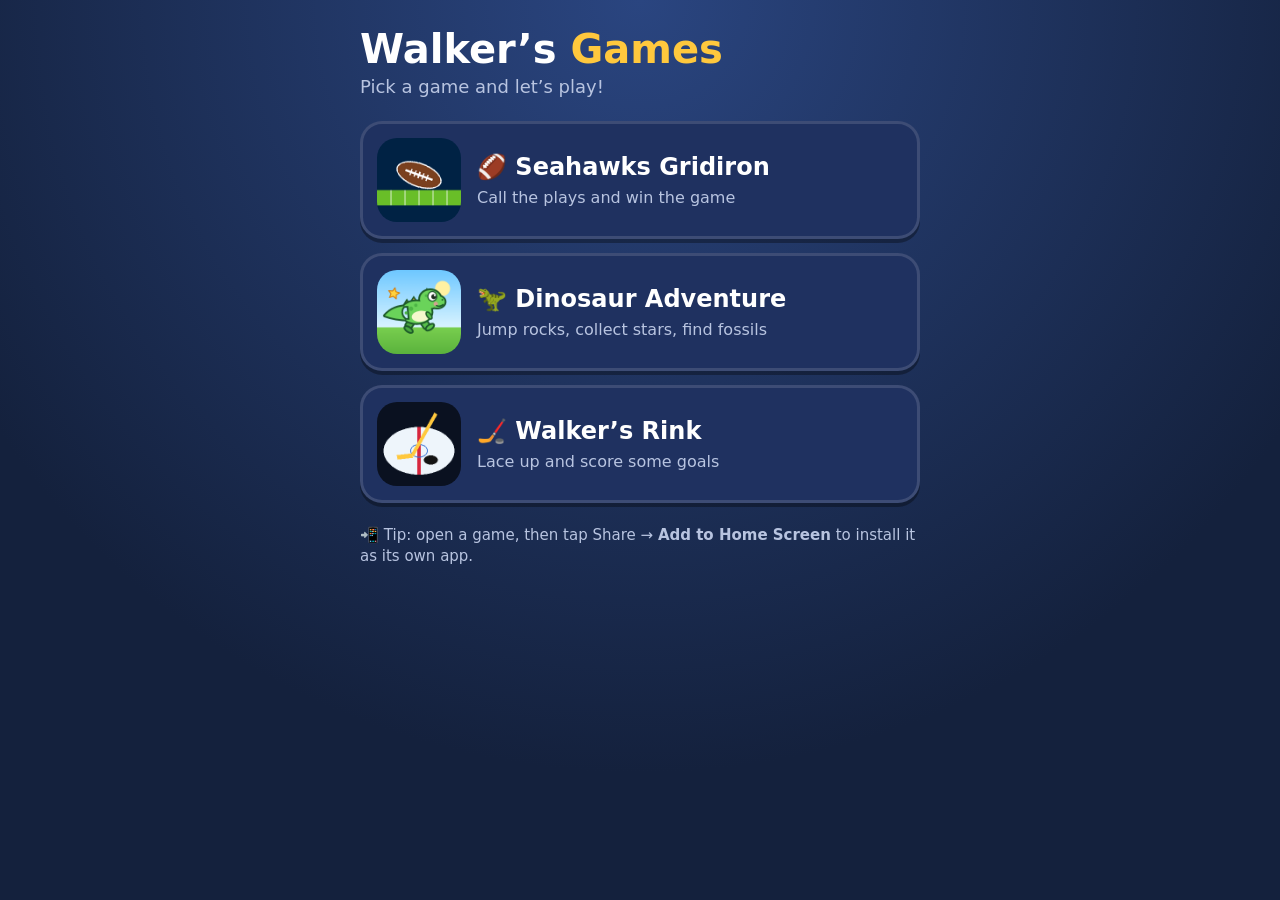
==== index.html @ 099da5ac "Add Walker's Games hub with Seahawks Gridiron, Dinosaur Adventure and Walker's Rink Each game lives " ====
<!doctype html>
<html lang="en">
<head>
<meta charset="utf-8">
<meta name="viewport" content="width=device-width, initial-scale=1, viewport-fit=cover">
<title>Walker's Games</title>
<meta name="theme-color" content="#14213d">
<link rel="icon" href="seahawks/icon-192.png">
<style>
:root{--bg:#14213d;--card:#1f3160;--ink:#fff;--mut:#b8c4e0;--hi:#ffc83d}
*{box-sizing:border-box}
body{margin:0;min-height:100vh;background:radial-gradient(circle at 50% 0,#2a4580,var(--bg) 70%);color:var(--ink);font:18px/1.4 ui-rounded,"Arial Rounded MT Bold","Trebuchet MS",system-ui,sans-serif;padding:env(safe-area-inset-top,0) 16px env(safe-area-inset-bottom,0)}
.w{max-width:560px;margin:0 auto;padding:28px 0}
h1{margin:0 0 4px;font-size:40px;line-height:1.05}h1 span{color:var(--hi)}
.sub{color:var(--mut);margin:0 0 22px}
a.game{display:flex;align-items:center;gap:16px;background:var(--card);border:3px solid #ffffff22;border-radius:22px;padding:14px;margin-bottom:14px;color:inherit;text-decoration:none;box-shadow:0 4px 0 #0005}
a.game:active{transform:translateY(2px);box-shadow:0 2px 0 #0005}
a.game:focus-visible{outline:4px solid var(--hi);outline-offset:3px}
a.game img{width:84px;height:84px;border-radius:20px;flex:none}
a.game b{display:block;font-size:24px}a.game small{color:var(--mut);font-size:16px}
.tip{color:var(--mut);font-size:15px;margin-top:22px}
</style>
</head>
<body><div class="w">
<h1>Walker’s <span>Games</span></h1>
<p class="sub">Pick a game and let’s play!</p>
<a class="game" href="seahawks/"><img src="seahawks/icon-192.png" alt=""><div><b>🏈 Seahawks Gridiron</b><small>Call the plays and win the game</small></div></a>
<a class="game" href="dinosaur/"><img src="dinosaur/icons/icon-192.png" alt=""><div><b>🦖 Dinosaur Adventure</b><small>Jump rocks, collect stars, find fossils</small></div></a>
<a class="game" href="hockey/"><img src="hockey/icon-192.png" alt=""><div><b>🏒 Walker’s Rink</b><small>Lace up and score some goals</small></div></a>
<p class="tip">📲 Tip: open a game, then tap Share → <b>Add to Home Screen</b> to install it as its own app.</p>
</div></body>
</html>
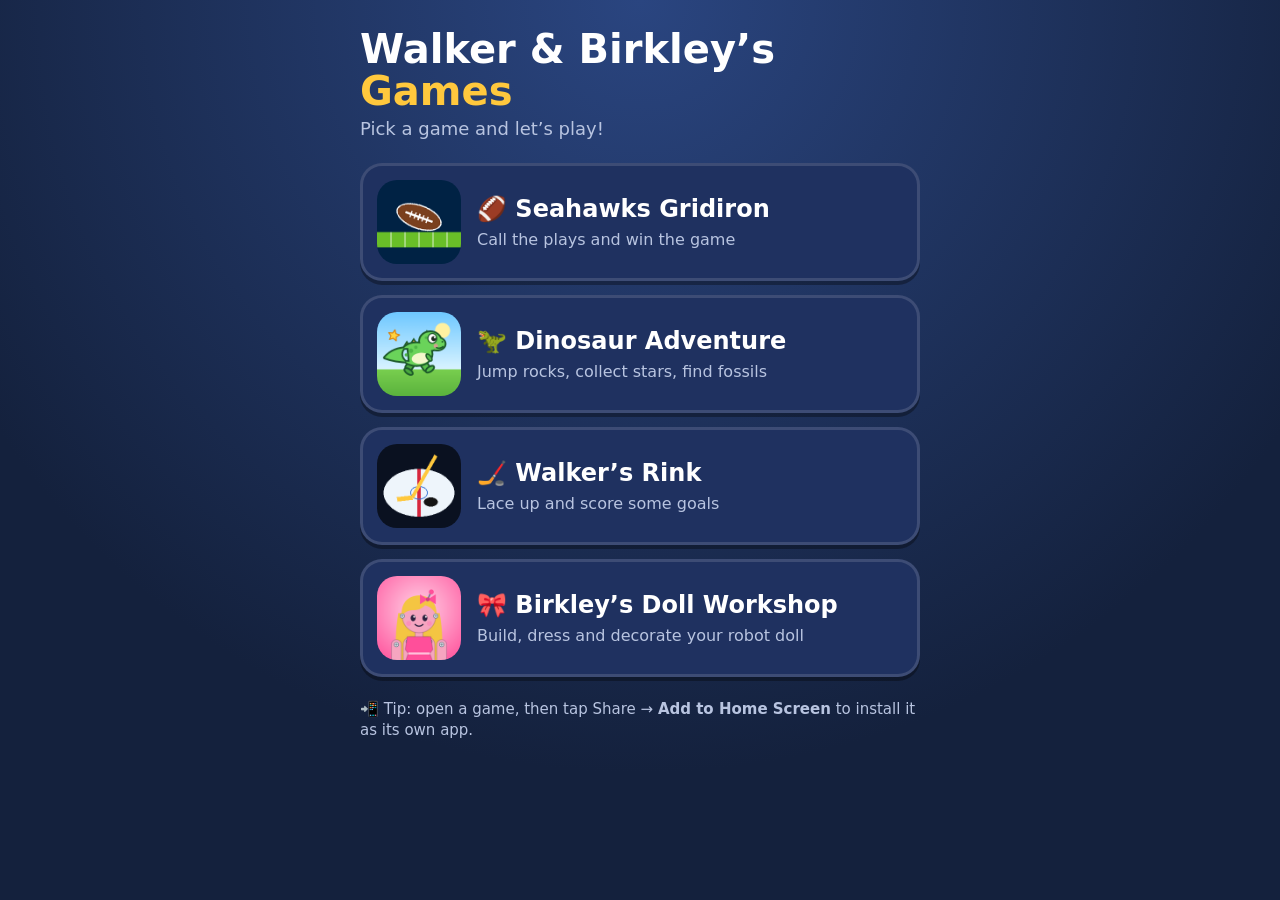
==== commit 58264032: "Add Birkley's Doll Workshop with new faces, outfits and photo button - Installable offline app with " ====
--- a/index.html
+++ b/index.html
@@ -3,7 +3,7 @@
 <head>
 <meta charset="utf-8">
 <meta name="viewport" content="width=device-width, initial-scale=1, viewport-fit=cover">
-<title>Walker's Games</title>
+<title>Walker &amp; Birkley's Games</title>
 <meta name="theme-color" content="#14213d">
 <link rel="icon" href="seahawks/icon-192.png">
 <style>
@@ -22,11 +22,12 @@
 </style>
 </head>
 <body><div class="w">
-<h1>Walker’s <span>Games</span></h1>
+<h1>Walker &amp; Birkley’s <span>Games</span></h1>
 <p class="sub">Pick a game and let’s play!</p>
 <a class="game" href="seahawks/"><img src="seahawks/icon-192.png" alt=""><div><b>🏈 Seahawks Gridiron</b><small>Call the plays and win the game</small></div></a>
 <a class="game" href="dinosaur/"><img src="dinosaur/icons/icon-192.png" alt=""><div><b>🦖 Dinosaur Adventure</b><small>Jump rocks, collect stars, find fossils</small></div></a>
 <a class="game" href="hockey/"><img src="hockey/icon-192.png" alt=""><div><b>🏒 Walker’s Rink</b><small>Lace up and score some goals</small></div></a>
+<a class="game" href="dolls/"><img src="dolls/icon-192.png" alt=""><div><b>🎀 Birkley’s Doll Workshop</b><small>Build, dress and decorate your robot doll</small></div></a>
 <p class="tip">📲 Tip: open a game, then tap Share → <b>Add to Home Screen</b> to install it as its own app.</p>
 </div></body>
 </html>
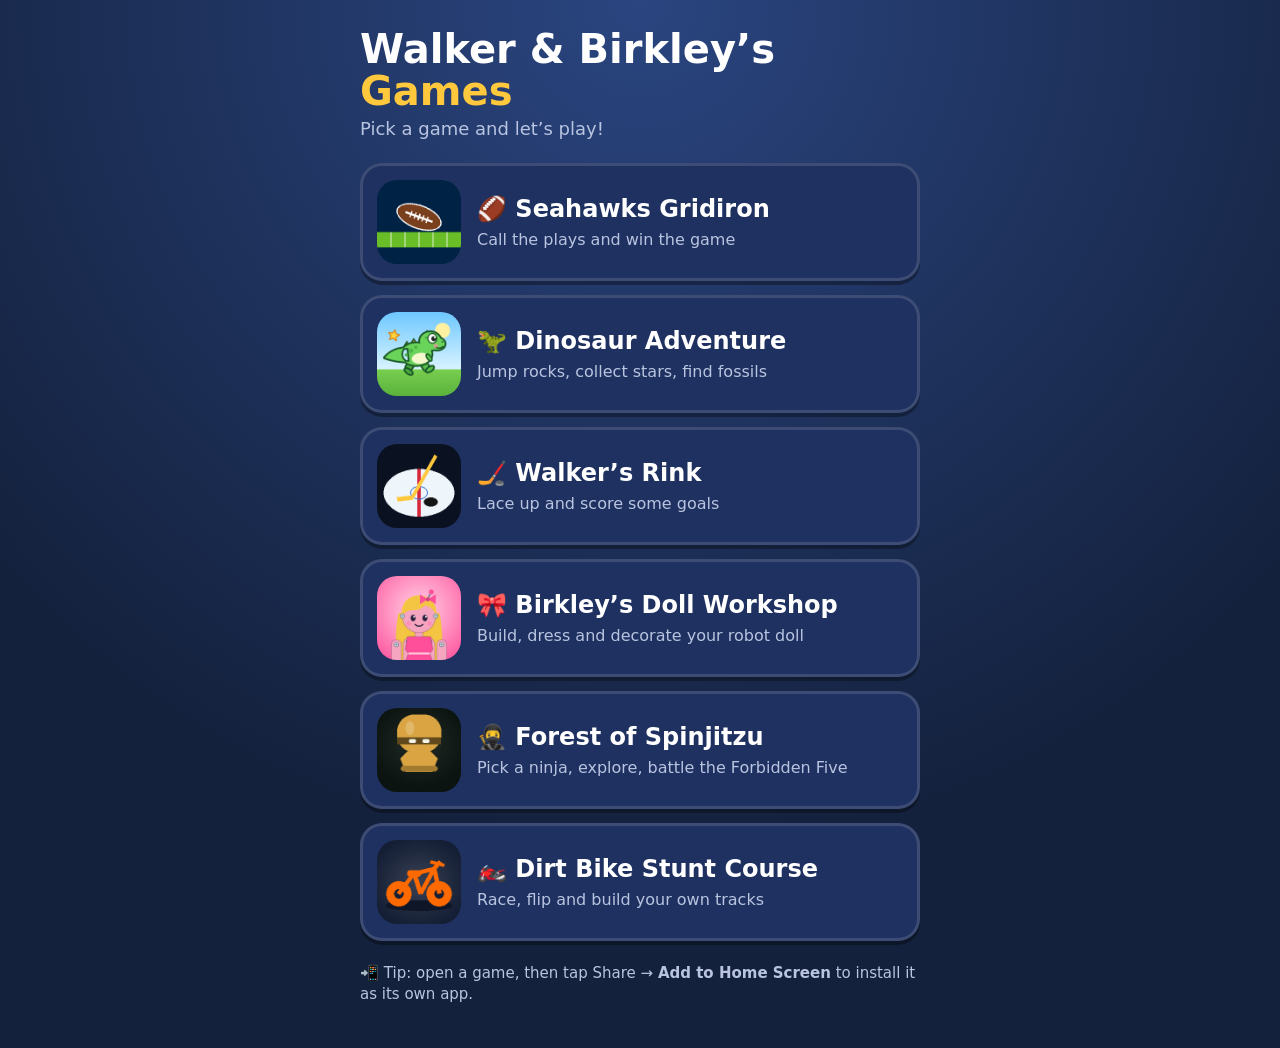
==== commit ae2586ec: "Add Forest of Spinjitzu and Dirt Bike Stunt Course to the games hub - Forest of Spinjitzu: landscape" ====
--- a/index.html
+++ b/index.html
@@ -28,6 +28,8 @@
 <a class="game" href="dinosaur/"><img src="dinosaur/icons/icon-192.png" alt=""><div><b>🦖 Dinosaur Adventure</b><small>Jump rocks, collect stars, find fossils</small></div></a>
 <a class="game" href="hockey/"><img src="hockey/icon-192.png" alt=""><div><b>🏒 Walker’s Rink</b><small>Lace up and score some goals</small></div></a>
 <a class="game" href="dolls/"><img src="dolls/icon-192.png" alt=""><div><b>🎀 Birkley’s Doll Workshop</b><small>Build, dress and decorate your robot doll</small></div></a>
+<a class="game" href="ninjago/"><img src="ninjago/icon-192.png" alt=""><div><b>🥷 Forest of Spinjitzu</b><small>Pick a ninja, explore, battle the Forbidden Five</small></div></a>
+<a class="game" href="dirtbike/"><img src="dirtbike/icon-192.png" alt=""><div><b>🏍️ Dirt Bike Stunt Course</b><small>Race, flip and build your own tracks</small></div></a>
 <p class="tip">📲 Tip: open a game, then tap Share → <b>Add to Home Screen</b> to install it as its own app.</p>
 </div></body>
 </html>
